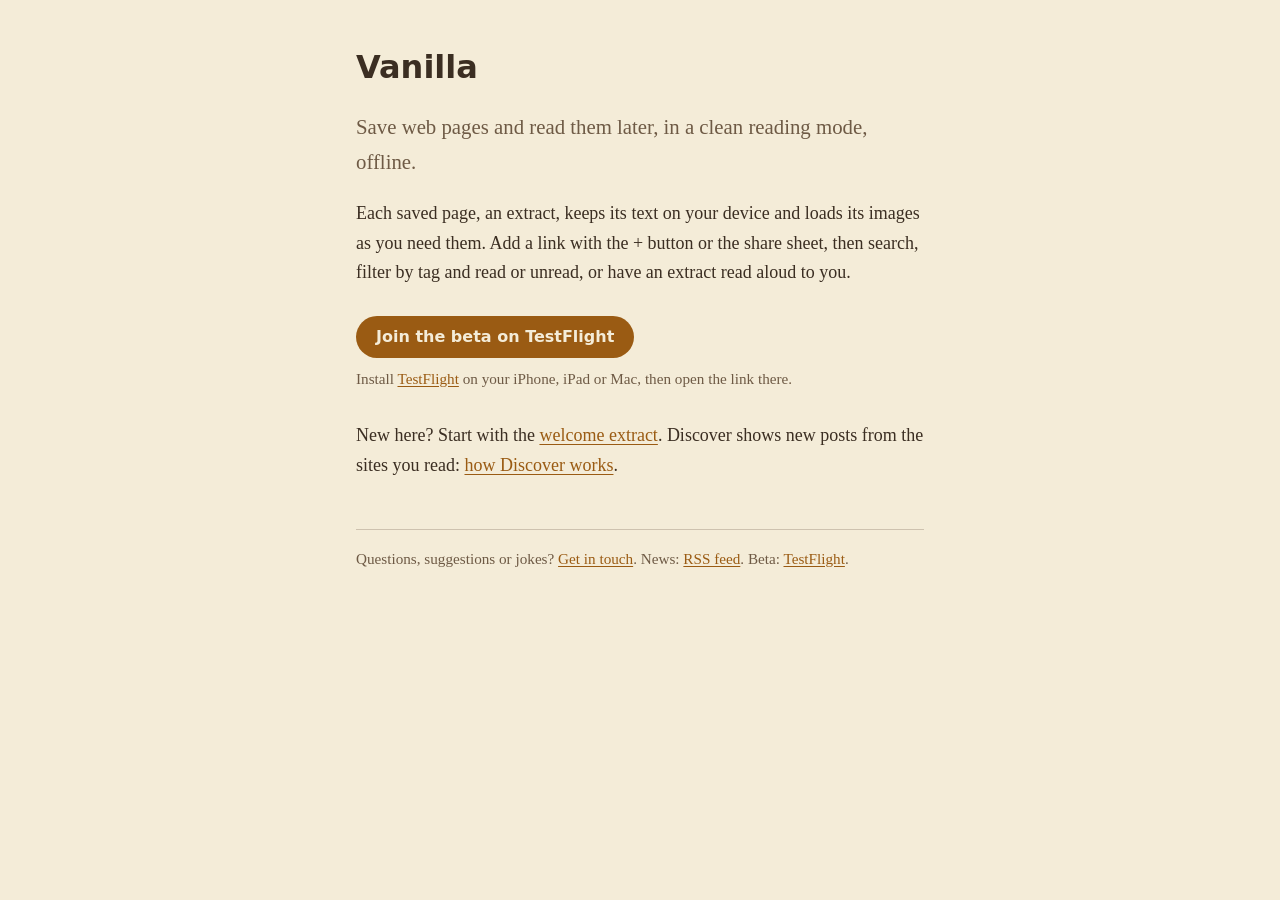
==== index.html @ 3c7371e7 "Link to the TestFlight beta from the home page Claude-Session: https://claude.ai/code/session_0173bP" ====
<!doctype html>
<html lang="en">
<head>
  <meta charset="utf-8">
  <meta name="viewport" content="width=device-width, initial-scale=1">
  <title>Vanilla</title>
  <meta name="description" content="Save web pages and read them later in a clean reading mode, offline.">
  <meta property="og:site_name" content="Vanilla">
  <meta property="og:title" content="Vanilla">
  <meta property="og:description" content="Save web pages and read them later in a clean reading mode, offline.">
  <link rel="canonical" href="https://vanilla.ozbe.dev/">
  <link rel="alternate" type="application/rss+xml" title="Vanilla" href="https://vanilla.ozbe.dev/feed.xml">
  <link rel="icon" href="icon.png" media="(prefers-color-scheme: light)">
  <link rel="icon" href="icon-dark.png" media="(prefers-color-scheme: dark)">
  <link rel="apple-touch-icon" href="icon.png">
  <meta name="theme-color" content="#f4ecd8" media="(prefers-color-scheme: light)">
  <meta name="theme-color" content="#1e1a16" media="(prefers-color-scheme: dark)">
  <link rel="stylesheet" href="style.css?v=2">
</head>
<body>
  <main>
    <h1>Vanilla</h1>
    <p class="lede">Save web pages and read them later, in a clean reading mode, offline.</p>
    <p>Each saved page, an extract, keeps its text on your device and loads its images as you need them. Add a link with the + button or the share sheet, then search, filter by tag and read or unread, or have an extract read aloud to you.</p>
    <p class="beta"><a class="button" href="https://testflight.apple.com/join/QWN2Uxx5">Join the beta on TestFlight</a><br>
    <span class="note">Install <a href="https://apps.apple.com/app/testflight/id899247664">TestFlight</a> on your iPhone, iPad or Mac, then open the link there.</span></p>
    <p>New here? Start with the <a href="welcome/">welcome extract</a>. Discover shows new posts from the sites you read: <a href="discover/">how Discover works</a>.</p>
    <footer>
      Questions, suggestions or jokes? <a href="feedback/">Get in touch</a>. News: <a href="feed.xml">RSS feed</a>. Beta: <a href="https://testflight.apple.com/join/QWN2Uxx5">TestFlight</a>.
    </footer>
  </main>
</body>
</html>
---- style.css ----
:root {
  color-scheme: light dark;
  /* The app's own page (Paper.swift): sepia in light mode, a warm near-black in dark mode. */
  --bg: #f4ecd8;
  --fg: #3b2e22;
  --muted: #6e5a45;
  --link: #9a5b13;
  --rule: rgb(91 70 54 / .25);
}
@media (prefers-color-scheme: dark) {
  :root {
    --bg: #1e1a16;
    --fg: #eae1d3;
    --muted: #b2a694;
    --link: #e0a458;
    --rule: rgb(233 220 200 / .18);
  }
}
* { box-sizing: border-box; }
body {
  margin: 0;
  background: var(--bg);
  color: var(--fg);
  font: 1.125rem/1.65 ui-serif, "New York", Georgia, serif;
  -webkit-text-size-adjust: 100%;
}
main { max-width: 38rem; margin: 0 auto; padding: 3rem 1.25rem 4rem; }
h1 { font: 700 2rem/1.2 ui-sans-serif, -apple-system, system-ui, sans-serif; margin: 0 0 1.5rem; }
p, ul { margin: 0 0 1.25rem; }
li { margin-bottom: .5rem; }
a { color: var(--link); text-underline-offset: .15em; }
.lede { font-size: 1.3rem; color: var(--muted); }
.beta { margin: 1.75rem 0; }
.button { display: inline-block; padding: .6rem 1.25rem; border-radius: 999px; background: var(--link); color: var(--bg); font: 600 1rem/1.4 ui-sans-serif, -apple-system, system-ui, sans-serif; text-decoration: none; }
.note { display: inline-block; margin-top: .5rem; color: var(--muted); font-size: .95rem; }
footer { margin-top: 3rem; padding-top: 1rem; border-top: 1px solid var(--rule); color: var(--muted); font-size: .95rem; }
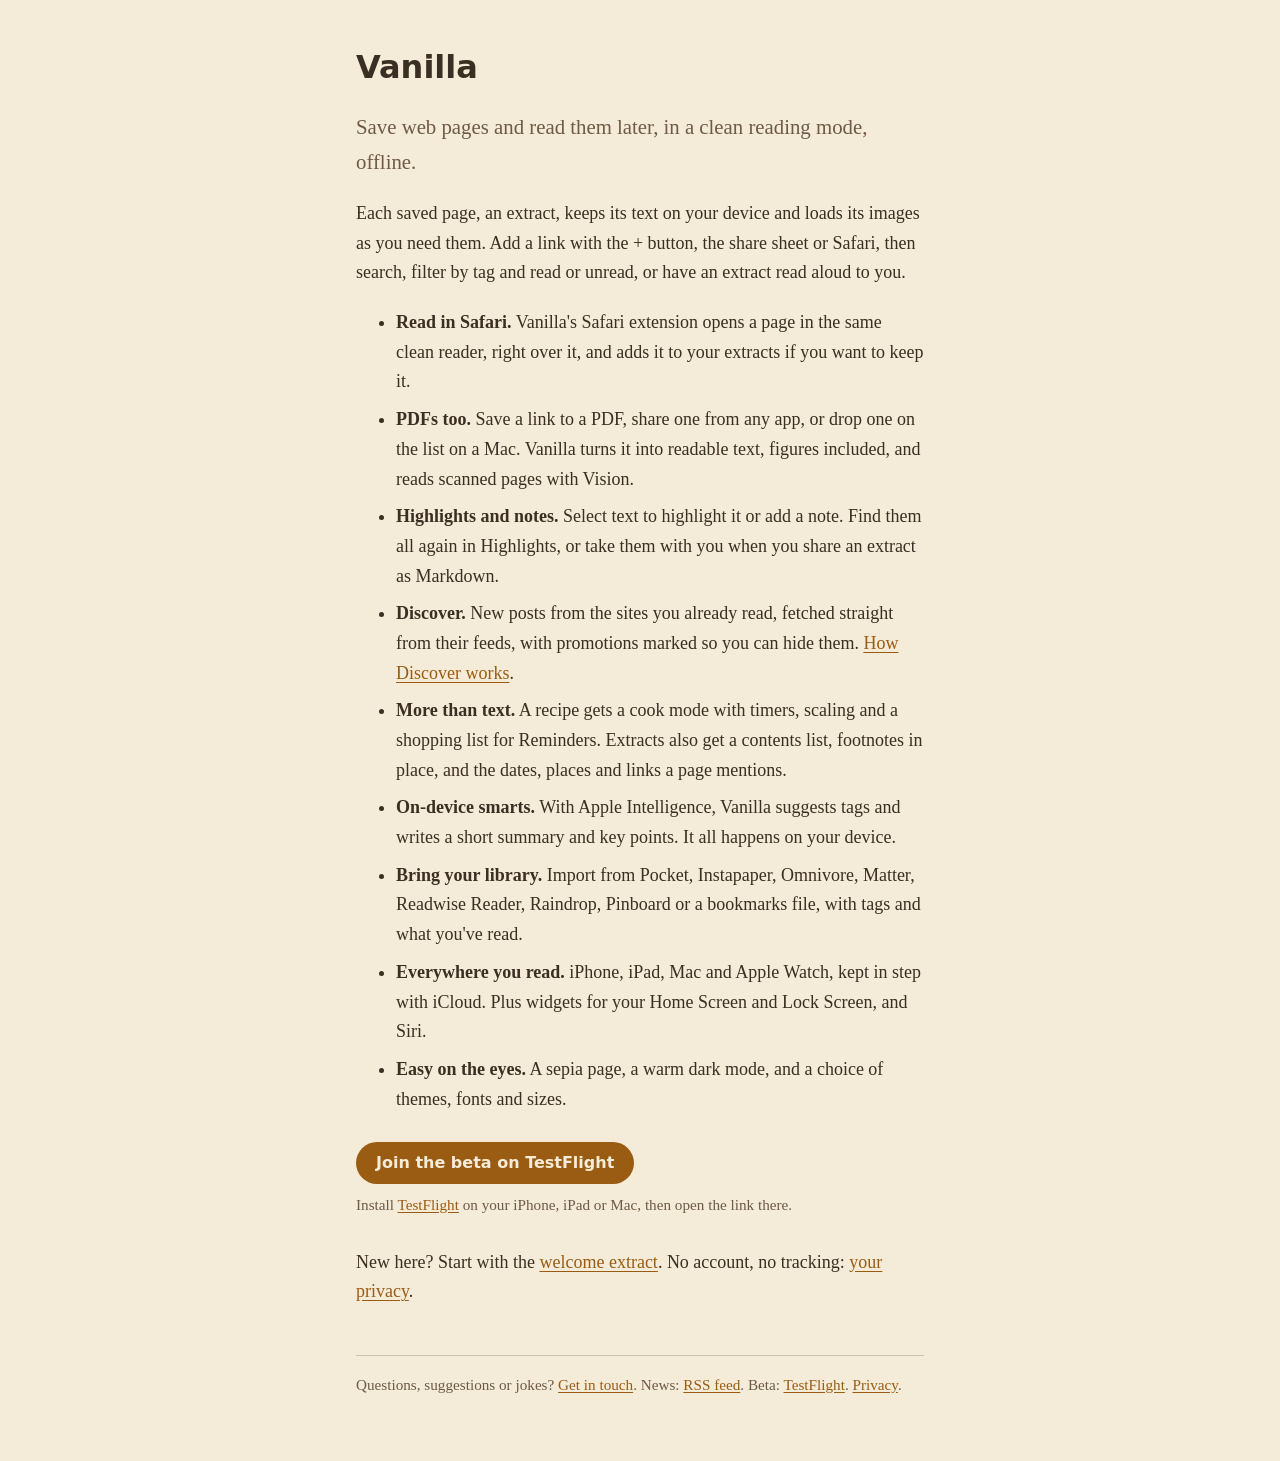
==== commit aed53966: "Home page lists what the app does now, Discover covers promotions and the watch, welcome matches the" ====
--- a/index.html
+++ b/index.html
@@ -21,12 +21,23 @@
   <main>
     <h1>Vanilla</h1>
     <p class="lede">Save web pages and read them later, in a clean reading mode, offline.</p>
-    <p>Each saved page, an extract, keeps its text on your device and loads its images as you need them. Add a link with the + button or the share sheet, then search, filter by tag and read or unread, or have an extract read aloud to you.</p>
+    <p>Each saved page, an extract, keeps its text on your device and loads its images as you need them. Add a link with the + button, the share sheet or Safari, then search, filter by tag and read or unread, or have an extract read aloud to you.</p>
+    <ul>
+      <li><strong>Read in Safari.</strong> Vanilla's Safari extension opens a page in the same clean reader, right over it, and adds it to your extracts if you want to keep it.</li>
+      <li><strong>PDFs too.</strong> Save a link to a PDF, share one from any app, or drop one on the list on a Mac. Vanilla turns it into readable text, figures included, and reads scanned pages with Vision.</li>
+      <li><strong>Highlights and notes.</strong> Select text to highlight it or add a note. Find them all again in Highlights, or take them with you when you share an extract as Markdown.</li>
+      <li><strong>Discover.</strong> New posts from the sites you already read, fetched straight from their feeds, with promotions marked so you can hide them. <a href="discover/">How Discover works</a>.</li>
+      <li><strong>More than text.</strong> A recipe gets a cook mode with timers, scaling and a shopping list for Reminders. Extracts also get a contents list, footnotes in place, and the dates, places and links a page mentions.</li>
+      <li><strong>On-device smarts.</strong> With Apple Intelligence, Vanilla suggests tags and writes a short summary and key points. It all happens on your device.</li>
+      <li><strong>Bring your library.</strong> Import from Pocket, Instapaper, Omnivore, Matter, Readwise Reader, Raindrop, Pinboard or a bookmarks file, with tags and what you've read.</li>
+      <li><strong>Everywhere you read.</strong> iPhone, iPad, Mac and Apple Watch, kept in step with iCloud. Plus widgets for your Home Screen and Lock Screen, and Siri.</li>
+      <li><strong>Easy on the eyes.</strong> A sepia page, a warm dark mode, and a choice of themes, fonts and sizes.</li>
+    </ul>
     <p class="beta"><a class="button" href="https://testflight.apple.com/join/QWN2Uxx5">Join the beta on TestFlight</a><br>
     <span class="note">Install <a href="https://apps.apple.com/app/testflight/id899247664">TestFlight</a> on your iPhone, iPad or Mac, then open the link there.</span></p>
-    <p>New here? Start with the <a href="welcome/">welcome extract</a>. Discover shows new posts from the sites you read: <a href="discover/">how Discover works</a>.</p>
+    <p>New here? Start with the <a href="welcome/">welcome extract</a>. No account, no tracking: <a href="privacy/">your privacy</a>.</p>
     <footer>
-      Questions, suggestions or jokes? <a href="feedback/">Get in touch</a>. News: <a href="feed.xml">RSS feed</a>. Beta: <a href="https://testflight.apple.com/join/QWN2Uxx5">TestFlight</a>.
+      Questions, suggestions or jokes? <a href="feedback/">Get in touch</a>. News: <a href="feed.xml">RSS feed</a>. Beta: <a href="https://testflight.apple.com/join/QWN2Uxx5">TestFlight</a>. <a href="privacy/">Privacy</a>.
     </footer>
   </main>
 </body>
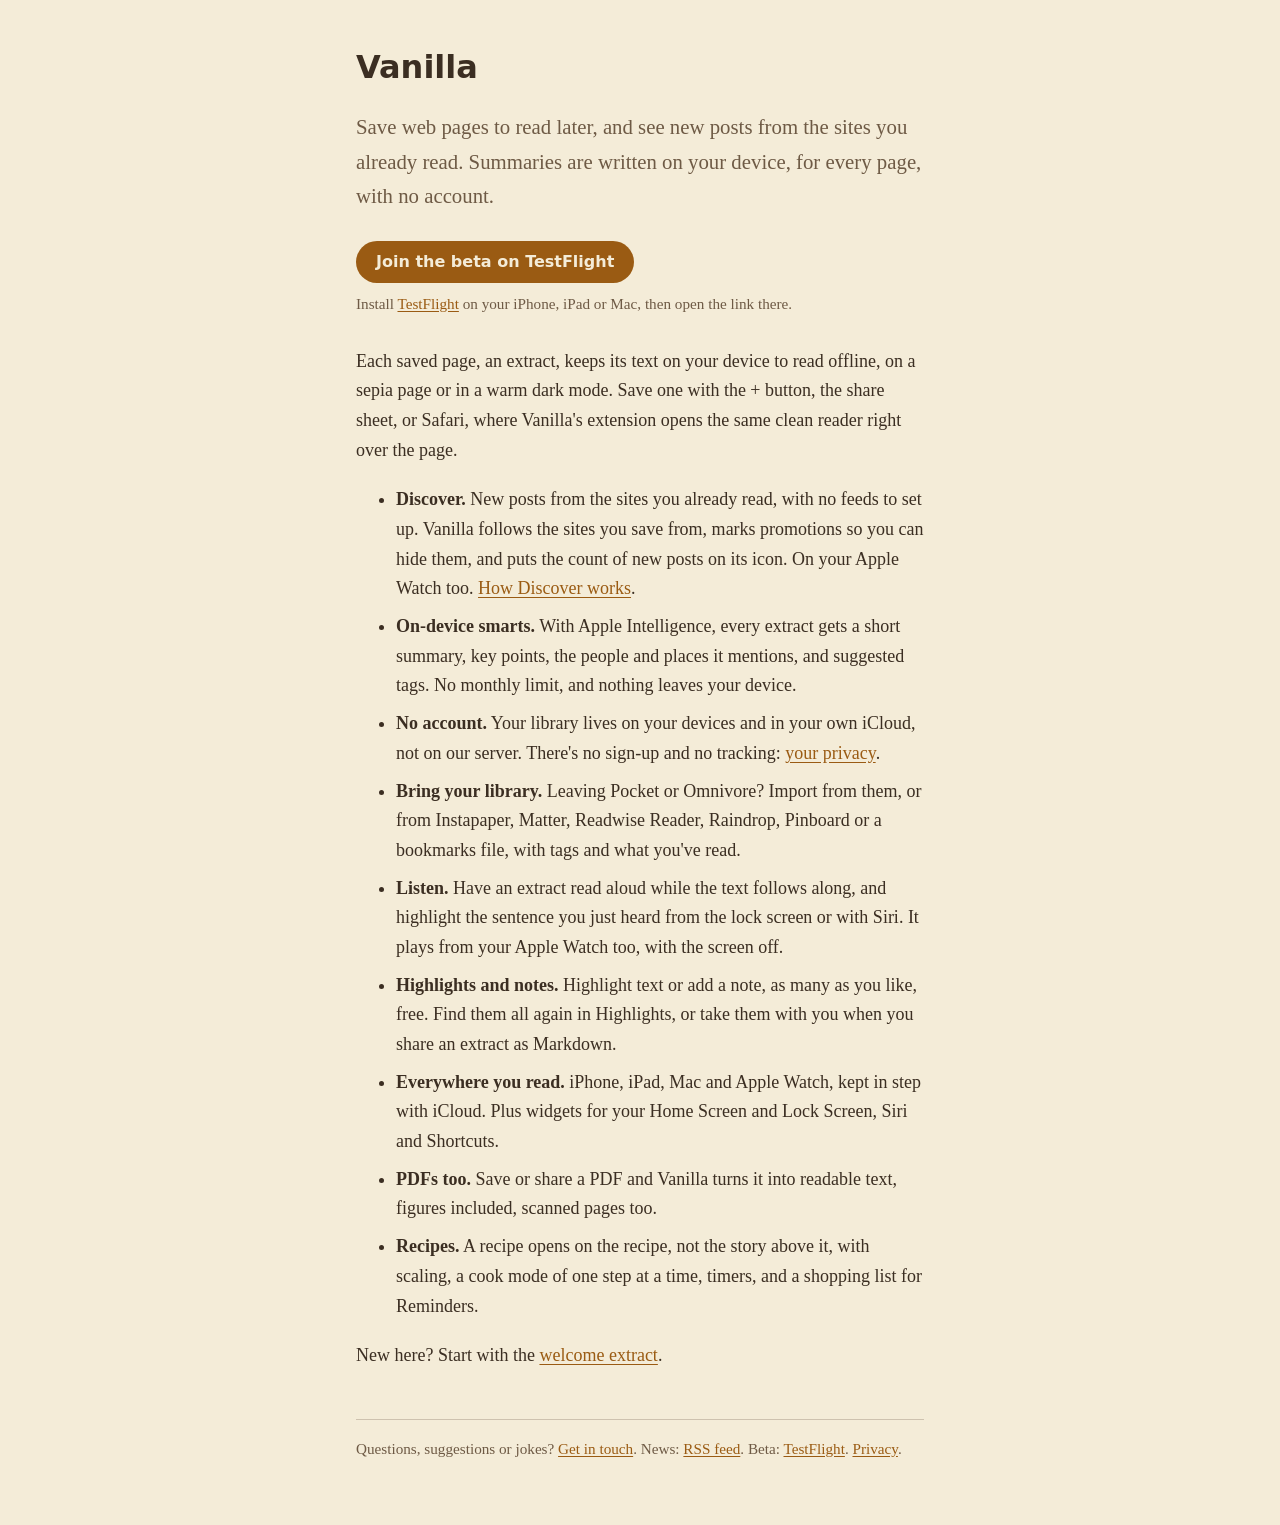
==== commit 5c543003: "Home page leads with Discover, on-device AI and no account; Listen and recipes get their own lines, " ====
--- a/index.html
+++ b/index.html
@@ -4,10 +4,10 @@
   <meta charset="utf-8">
   <meta name="viewport" content="width=device-width, initial-scale=1">
   <title>Vanilla</title>
-  <meta name="description" content="Save web pages and read them later in a clean reading mode, offline.">
+  <meta name="description" content="A read-later app that finds new posts from the sites you already read, with AI that stays on your device. No account.">
   <meta property="og:site_name" content="Vanilla">
   <meta property="og:title" content="Vanilla">
-  <meta property="og:description" content="Save web pages and read them later in a clean reading mode, offline.">
+  <meta property="og:description" content="A read-later app that finds new posts from the sites you already read, with AI that stays on your device. No account.">
   <link rel="canonical" href="https://vanilla.ozbe.dev/">
   <link rel="alternate" type="application/rss+xml" title="Vanilla" href="https://vanilla.ozbe.dev/feed.xml">
   <link rel="icon" href="icon.png" media="(prefers-color-scheme: light)">
@@ -20,22 +20,22 @@
 <body>
   <main>
     <h1>Vanilla</h1>
-    <p class="lede">Save web pages and read them later, in a clean reading mode, offline.</p>
-    <p>Each saved page, an extract, keeps its text on your device and loads its images as you need them. Add a link with the + button, the share sheet or Safari, then search, filter by tag and read or unread, or have an extract read aloud to you.</p>
-    <ul>
-      <li><strong>Read in Safari.</strong> Vanilla's Safari extension opens a page in the same clean reader, right over it, and adds it to your extracts if you want to keep it.</li>
-      <li><strong>PDFs too.</strong> Save a link to a PDF, share one from any app, or drop one on the list on a Mac. Vanilla turns it into readable text, figures included, and reads scanned pages with Vision.</li>
-      <li><strong>Highlights and notes.</strong> Select text to highlight it or add a note. Find them all again in Highlights, or take them with you when you share an extract as Markdown.</li>
-      <li><strong>Discover.</strong> New posts from the sites you already read, fetched straight from their feeds, with promotions marked so you can hide them. <a href="discover/">How Discover works</a>.</li>
-      <li><strong>More than text.</strong> A recipe gets a cook mode with timers, scaling and a shopping list for Reminders. Extracts also get a contents list, footnotes in place, and the dates, places and links a page mentions.</li>
-      <li><strong>On-device smarts.</strong> With Apple Intelligence, Vanilla suggests tags and writes a short summary and key points. It all happens on your device.</li>
-      <li><strong>Bring your library.</strong> Import from Pocket, Instapaper, Omnivore, Matter, Readwise Reader, Raindrop, Pinboard or a bookmarks file, with tags and what you've read.</li>
-      <li><strong>Everywhere you read.</strong> iPhone, iPad, Mac and Apple Watch, kept in step with iCloud. Plus widgets for your Home Screen and Lock Screen, and Siri.</li>
-      <li><strong>Easy on the eyes.</strong> A sepia page, a warm dark mode, and a choice of themes, fonts and sizes.</li>
-    </ul>
+    <p class="lede">Save web pages to read later, and see new posts from the sites you already read. Summaries are written on your device, for every page, with no account.</p>
     <p class="beta"><a class="button" href="https://testflight.apple.com/join/QWN2Uxx5">Join the beta on TestFlight</a><br>
     <span class="note">Install <a href="https://apps.apple.com/app/testflight/id899247664">TestFlight</a> on your iPhone, iPad or Mac, then open the link there.</span></p>
-    <p>New here? Start with the <a href="welcome/">welcome extract</a>. No account, no tracking: <a href="privacy/">your privacy</a>.</p>
+    <p>Each saved page, an extract, keeps its text on your device to read offline, on a sepia page or in a warm dark mode. Save one with the + button, the share sheet, or Safari, where Vanilla's extension opens the same clean reader right over the page.</p>
+    <ul>
+      <li><strong>Discover.</strong> New posts from the sites you already read, with no feeds to set up. Vanilla follows the sites you save from, marks promotions so you can hide them, and puts the count of new posts on its icon. On your Apple Watch too. <a href="discover/">How Discover works</a>.</li>
+      <li><strong>On-device smarts.</strong> With Apple Intelligence, every extract gets a short summary, key points, the people and places it mentions, and suggested tags. No monthly limit, and nothing leaves your device.</li>
+      <li><strong>No account.</strong> Your library lives on your devices and in your own iCloud, not on our server. There's no sign-up and no tracking: <a href="privacy/">your privacy</a>.</li>
+      <li><strong>Bring your library.</strong> Leaving Pocket or Omnivore? Import from them, or from Instapaper, Matter, Readwise Reader, Raindrop, Pinboard or a bookmarks file, with tags and what you've read.</li>
+      <li><strong>Listen.</strong> Have an extract read aloud while the text follows along, and highlight the sentence you just heard from the lock screen or with Siri. It plays from your Apple Watch too, with the screen off.</li>
+      <li><strong>Highlights and notes.</strong> Highlight text or add a note, as many as you like, free. Find them all again in Highlights, or take them with you when you share an extract as Markdown.</li>
+      <li><strong>Everywhere you read.</strong> iPhone, iPad, Mac and Apple Watch, kept in step with iCloud. Plus widgets for your Home Screen and Lock Screen, Siri and Shortcuts.</li>
+      <li><strong>PDFs too.</strong> Save or share a PDF and Vanilla turns it into readable text, figures included, scanned pages too.</li>
+      <li><strong>Recipes.</strong> A recipe opens on the recipe, not the story above it, with scaling, a cook mode of one step at a time, timers, and a shopping list for Reminders.</li>
+    </ul>
+    <p>New here? Start with the <a href="welcome/">welcome extract</a>.</p>
     <footer>
       Questions, suggestions or jokes? <a href="feedback/">Get in touch</a>. News: <a href="feed.xml">RSS feed</a>. Beta: <a href="https://testflight.apple.com/join/QWN2Uxx5">TestFlight</a>. <a href="privacy/">Privacy</a>.
     </footer>
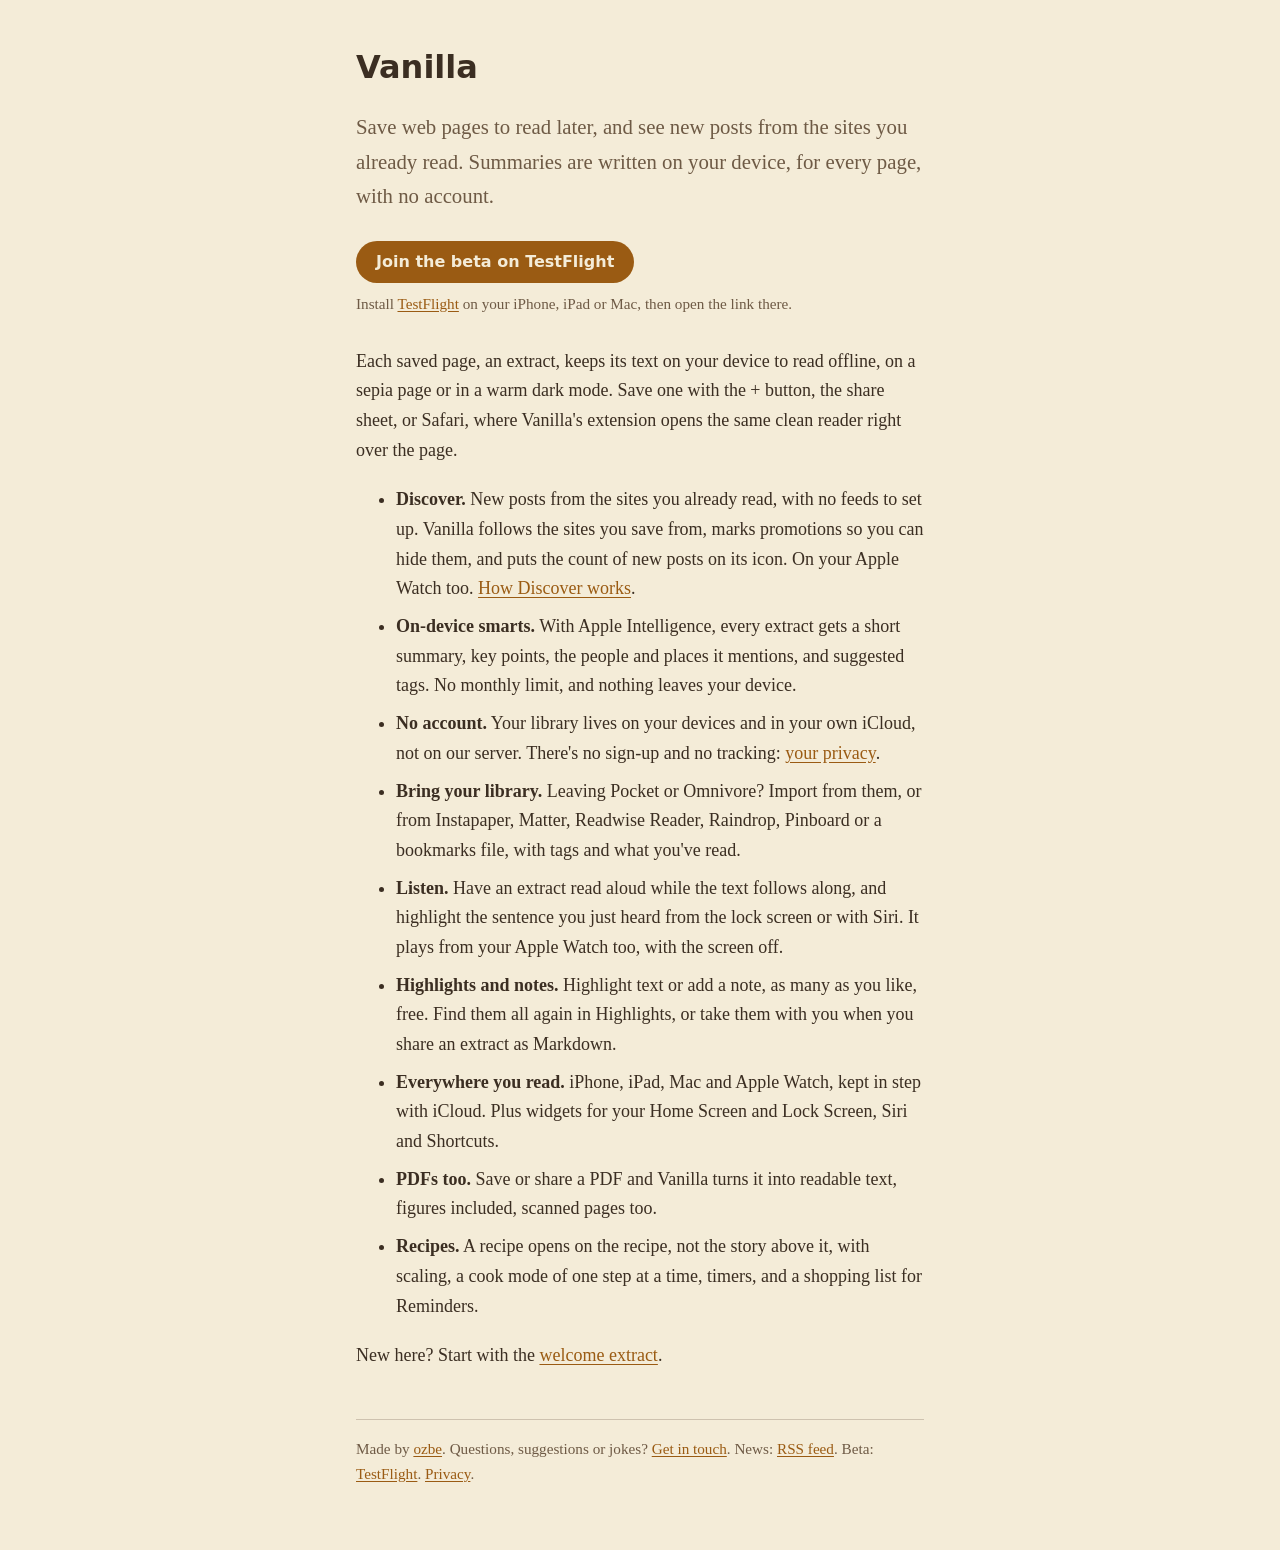
==== commit 3e777a70: "Footer links to ozbe.dev: Made by ozbe, on every page Claude-Session: https://claude.ai/code/session" ====
--- a/index.html
+++ b/index.html
@@ -37,7 +37,7 @@
     </ul>
     <p>New here? Start with the <a href="welcome/">welcome extract</a>.</p>
     <footer>
-      Questions, suggestions or jokes? <a href="feedback/">Get in touch</a>. News: <a href="feed.xml">RSS feed</a>. Beta: <a href="https://testflight.apple.com/join/QWN2Uxx5">TestFlight</a>. <a href="privacy/">Privacy</a>.
+      Made by <a href="https://ozbe.dev/" rel="author">ozbe</a>. Questions, suggestions or jokes? <a href="feedback/">Get in touch</a>. News: <a href="feed.xml">RSS feed</a>. Beta: <a href="https://testflight.apple.com/join/QWN2Uxx5">TestFlight</a>. <a href="privacy/">Privacy</a>.
     </footer>
   </main>
 </body>
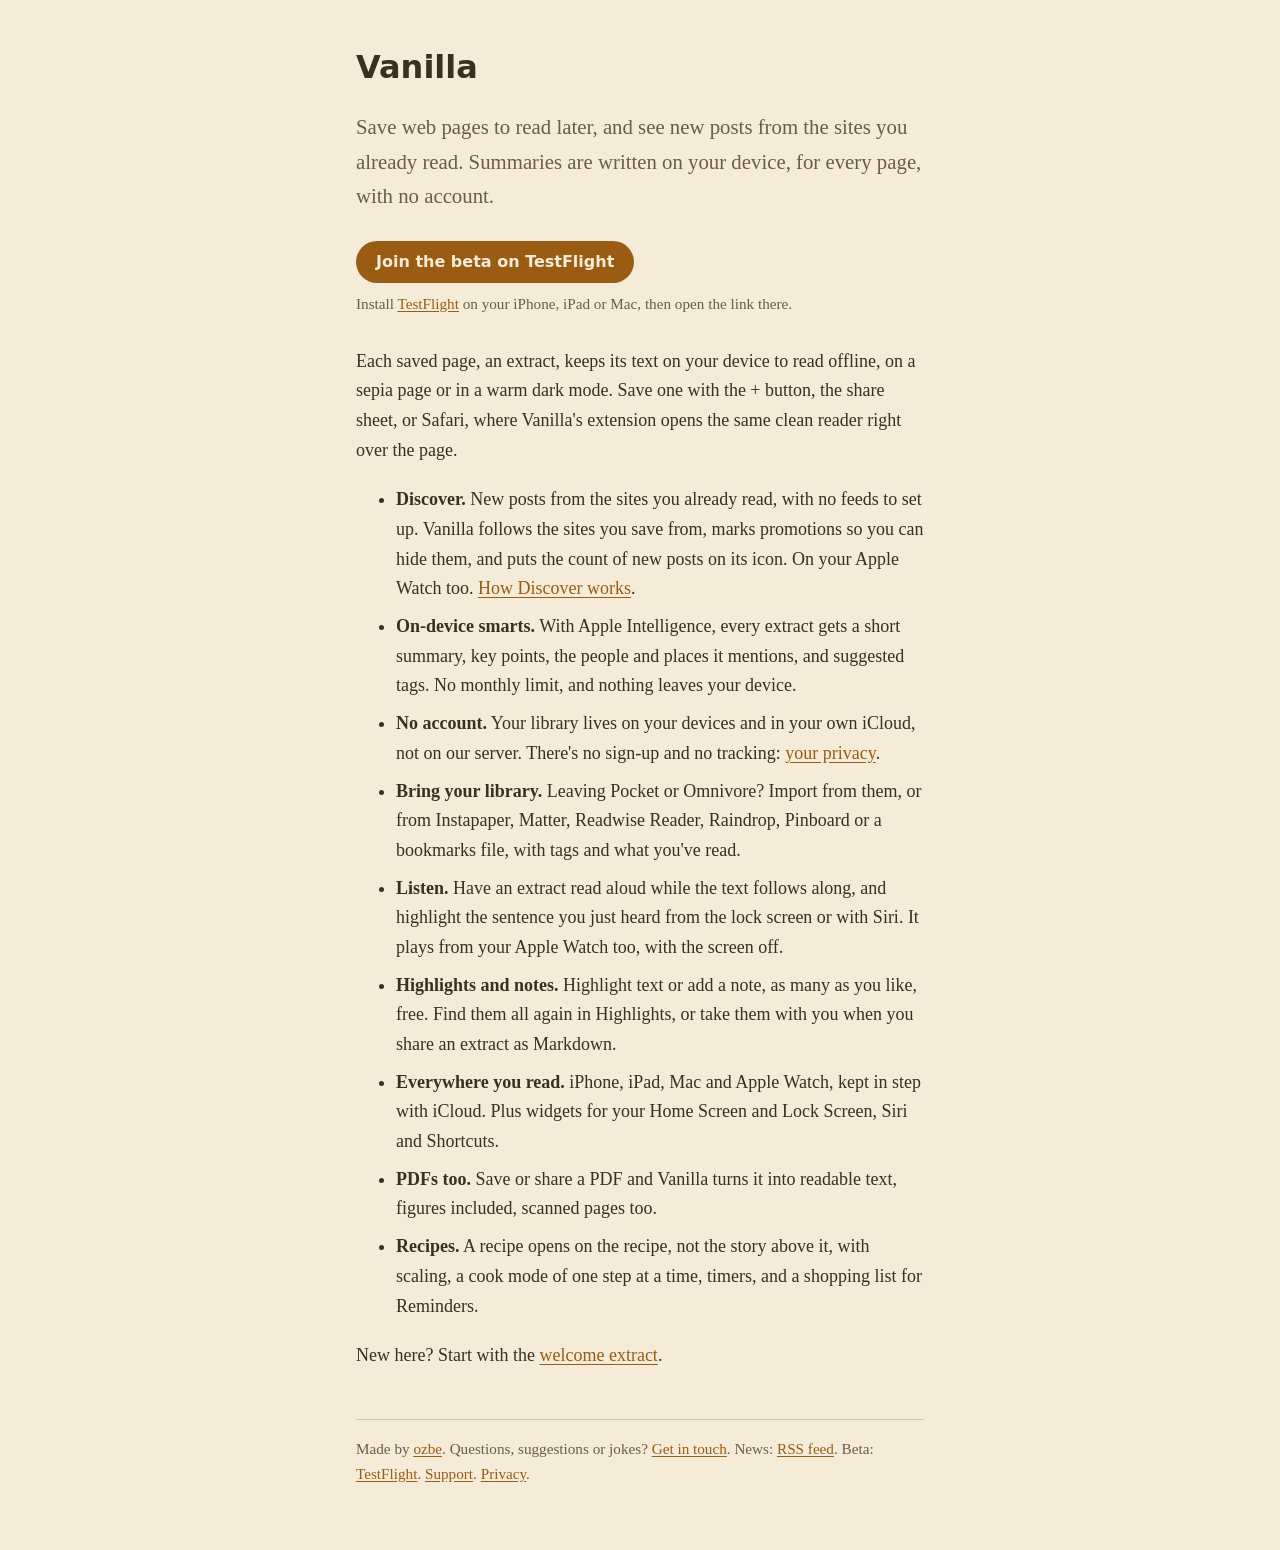
==== commit 433974e5: "A support page (getting started, sync, Apple Intelligence, the Safari extension, Translate, pages re" ====
--- a/index.html
+++ b/index.html
@@ -37,7 +37,7 @@
     </ul>
     <p>New here? Start with the <a href="welcome/">welcome extract</a>.</p>
     <footer>
-      Made by <a href="https://ozbe.dev/" rel="author">ozbe</a>. Questions, suggestions or jokes? <a href="feedback/">Get in touch</a>. News: <a href="feed.xml">RSS feed</a>. Beta: <a href="https://testflight.apple.com/join/QWN2Uxx5">TestFlight</a>. <a href="privacy/">Privacy</a>.
+      Made by <a href="https://ozbe.dev/" rel="author">ozbe</a>. Questions, suggestions or jokes? <a href="feedback/">Get in touch</a>. News: <a href="feed.xml">RSS feed</a>. Beta: <a href="https://testflight.apple.com/join/QWN2Uxx5">TestFlight</a>. <a href="support/">Support</a>. <a href="privacy/">Privacy</a>.
     </footer>
   </main>
 </body>
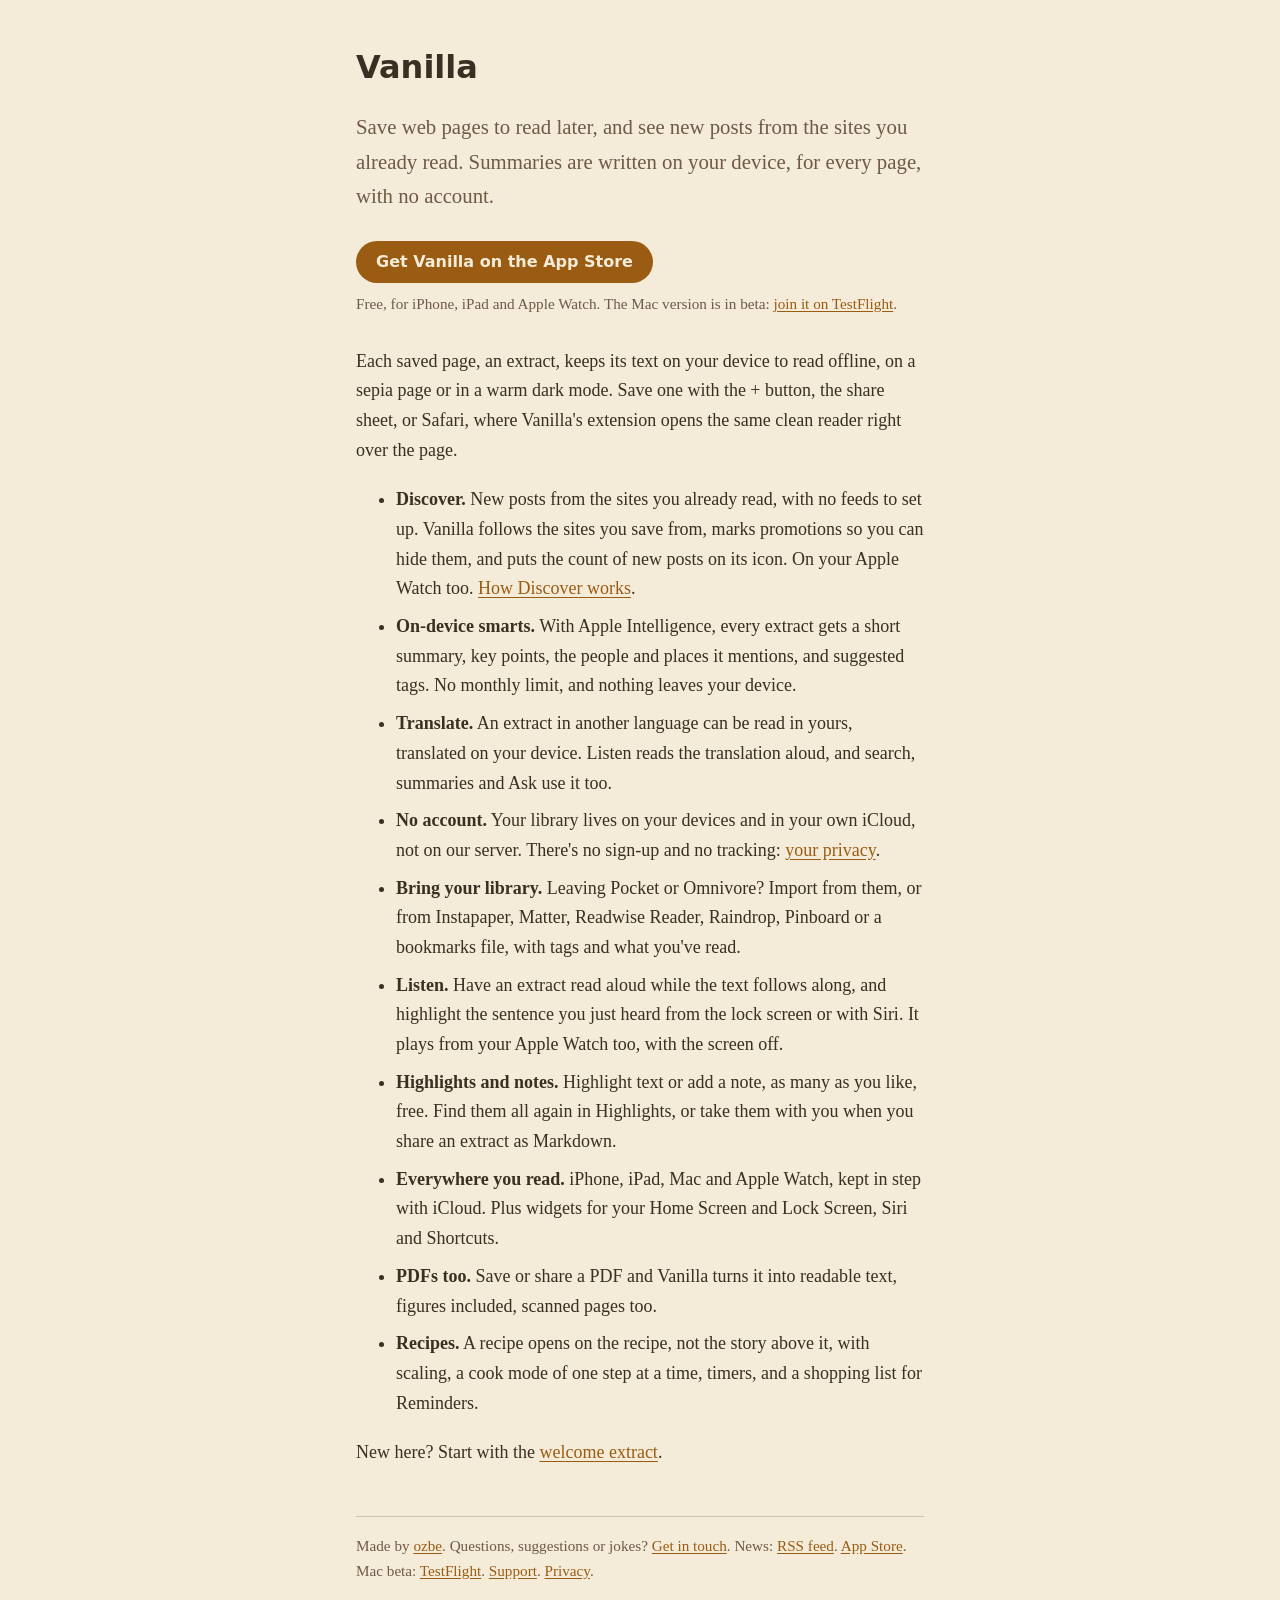
==== commit 27506a1d: "Home page: Get Vanilla on the App Store, the Mac version's beta on TestFlight, and Safari's App Stor" ====
--- a/index.html
+++ b/index.html
@@ -13,6 +13,7 @@
   <link rel="icon" href="icon.png" media="(prefers-color-scheme: light)">
   <link rel="icon" href="icon-dark.png" media="(prefers-color-scheme: dark)">
   <link rel="apple-touch-icon" href="icon.png">
+  <meta name="apple-itunes-app" content="app-id=6825308477">
   <meta name="theme-color" content="#f4ecd8" media="(prefers-color-scheme: light)">
   <meta name="theme-color" content="#1e1a16" media="(prefers-color-scheme: dark)">
   <link rel="stylesheet" href="style.css?v=2">
@@ -21,12 +22,13 @@
   <main>
     <h1>Vanilla</h1>
     <p class="lede">Save web pages to read later, and see new posts from the sites you already read. Summaries are written on your device, for every page, with no account.</p>
-    <p class="beta"><a class="button" href="https://testflight.apple.com/join/QWN2Uxx5">Join the beta on TestFlight</a><br>
-    <span class="note">Install <a href="https://apps.apple.com/app/testflight/id899247664">TestFlight</a> on your iPhone, iPad or Mac, then open the link there.</span></p>
+    <p class="beta"><a class="button" href="https://apps.apple.com/app/id6825308477">Get Vanilla on the App Store</a><br>
+    <span class="note">Free, for iPhone, iPad and Apple Watch. The Mac version is in beta: <a href="https://testflight.apple.com/join/QWN2Uxx5">join it on TestFlight</a>.</span></p>
     <p>Each saved page, an extract, keeps its text on your device to read offline, on a sepia page or in a warm dark mode. Save one with the + button, the share sheet, or Safari, where Vanilla's extension opens the same clean reader right over the page.</p>
     <ul>
       <li><strong>Discover.</strong> New posts from the sites you already read, with no feeds to set up. Vanilla follows the sites you save from, marks promotions so you can hide them, and puts the count of new posts on its icon. On your Apple Watch too. <a href="discover/">How Discover works</a>.</li>
       <li><strong>On-device smarts.</strong> With Apple Intelligence, every extract gets a short summary, key points, the people and places it mentions, and suggested tags. No monthly limit, and nothing leaves your device.</li>
+      <li><strong>Translate.</strong> An extract in another language can be read in yours, translated on your device. Listen reads the translation aloud, and search, summaries and Ask use it too.</li>
       <li><strong>No account.</strong> Your library lives on your devices and in your own iCloud, not on our server. There's no sign-up and no tracking: <a href="privacy/">your privacy</a>.</li>
       <li><strong>Bring your library.</strong> Leaving Pocket or Omnivore? Import from them, or from Instapaper, Matter, Readwise Reader, Raindrop, Pinboard or a bookmarks file, with tags and what you've read.</li>
       <li><strong>Listen.</strong> Have an extract read aloud while the text follows along, and highlight the sentence you just heard from the lock screen or with Siri. It plays from your Apple Watch too, with the screen off.</li>
@@ -37,7 +39,7 @@
     </ul>
     <p>New here? Start with the <a href="welcome/">welcome extract</a>.</p>
     <footer>
-      Made by <a href="https://ozbe.dev/" rel="author">ozbe</a>. Questions, suggestions or jokes? <a href="feedback/">Get in touch</a>. News: <a href="feed.xml">RSS feed</a>. Beta: <a href="https://testflight.apple.com/join/QWN2Uxx5">TestFlight</a>. <a href="support/">Support</a>. <a href="privacy/">Privacy</a>.
+      Made by <a href="https://ozbe.dev/" rel="author">ozbe</a>. Questions, suggestions or jokes? <a href="feedback/">Get in touch</a>. News: <a href="feed.xml">RSS feed</a>. <a href="https://apps.apple.com/app/id6825308477">App Store</a>. Mac beta: <a href="https://testflight.apple.com/join/QWN2Uxx5">TestFlight</a>. <a href="support/">Support</a>. <a href="privacy/">Privacy</a>.
     </footer>
   </main>
 </body>
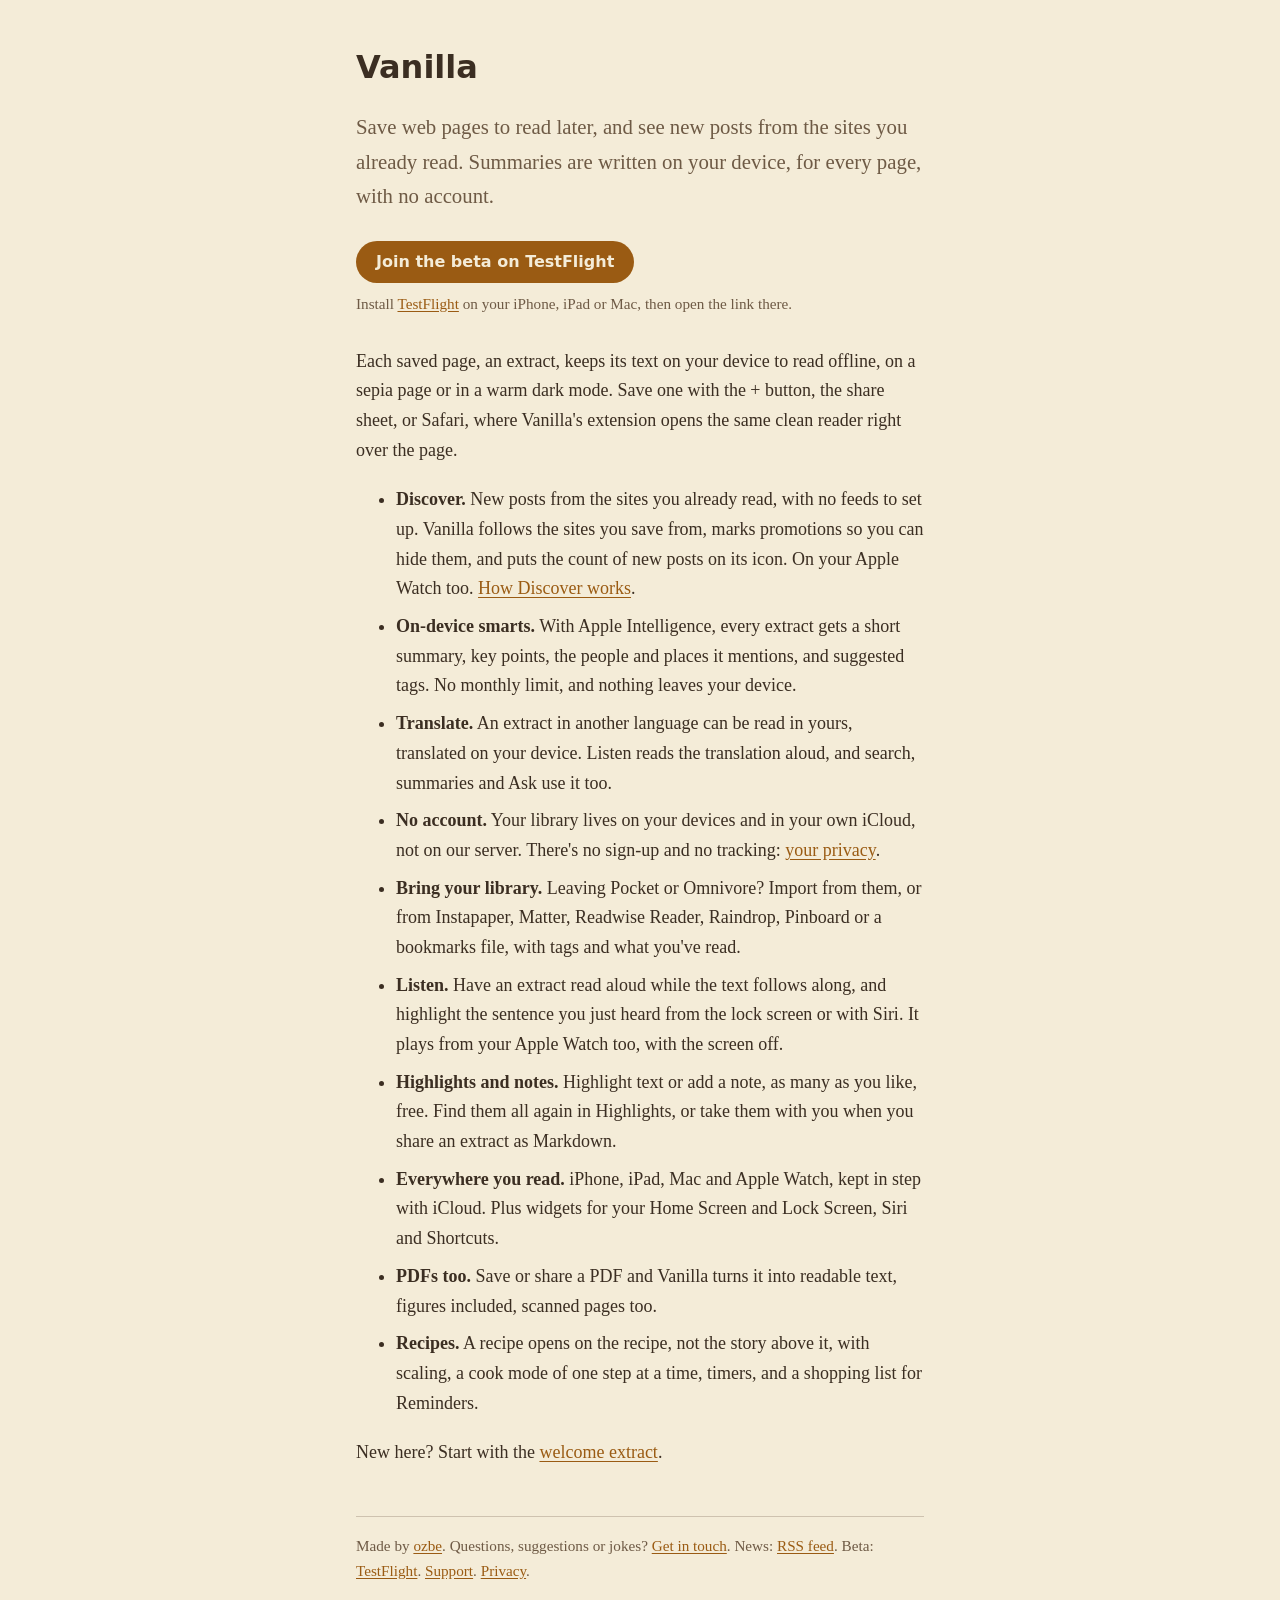
==== commit b1dfa529: "Translate on the home page; Add Site, as the app now calls it, not Add Feed Claude-Session: https://" ====
--- a/index.html
+++ b/index.html
@@ -13,7 +13,6 @@
   <link rel="icon" href="icon.png" media="(prefers-color-scheme: light)">
   <link rel="icon" href="icon-dark.png" media="(prefers-color-scheme: dark)">
   <link rel="apple-touch-icon" href="icon.png">
-  <meta name="apple-itunes-app" content="app-id=6825308477">
   <meta name="theme-color" content="#f4ecd8" media="(prefers-color-scheme: light)">
   <meta name="theme-color" content="#1e1a16" media="(prefers-color-scheme: dark)">
   <link rel="stylesheet" href="style.css?v=2">
@@ -22,8 +21,8 @@
   <main>
     <h1>Vanilla</h1>
     <p class="lede">Save web pages to read later, and see new posts from the sites you already read. Summaries are written on your device, for every page, with no account.</p>
-    <p class="beta"><a class="button" href="https://apps.apple.com/app/id6825308477">Get Vanilla on the App Store</a><br>
-    <span class="note">Free, for iPhone, iPad and Apple Watch. The Mac version is in beta: <a href="https://testflight.apple.com/join/QWN2Uxx5">join it on TestFlight</a>.</span></p>
+    <p class="beta"><a class="button" href="https://testflight.apple.com/join/QWN2Uxx5">Join the beta on TestFlight</a><br>
+    <span class="note">Install <a href="https://apps.apple.com/app/testflight/id899247664">TestFlight</a> on your iPhone, iPad or Mac, then open the link there.</span></p>
     <p>Each saved page, an extract, keeps its text on your device to read offline, on a sepia page or in a warm dark mode. Save one with the + button, the share sheet, or Safari, where Vanilla's extension opens the same clean reader right over the page.</p>
     <ul>
       <li><strong>Discover.</strong> New posts from the sites you already read, with no feeds to set up. Vanilla follows the sites you save from, marks promotions so you can hide them, and puts the count of new posts on its icon. On your Apple Watch too. <a href="discover/">How Discover works</a>.</li>
@@ -39,7 +38,7 @@
     </ul>
     <p>New here? Start with the <a href="welcome/">welcome extract</a>.</p>
     <footer>
-      Made by <a href="https://ozbe.dev/" rel="author">ozbe</a>. Questions, suggestions or jokes? <a href="feedback/">Get in touch</a>. News: <a href="feed.xml">RSS feed</a>. <a href="https://apps.apple.com/app/id6825308477">App Store</a>. Mac beta: <a href="https://testflight.apple.com/join/QWN2Uxx5">TestFlight</a>. <a href="support/">Support</a>. <a href="privacy/">Privacy</a>.
+      Made by <a href="https://ozbe.dev/" rel="author">ozbe</a>. Questions, suggestions or jokes? <a href="feedback/">Get in touch</a>. News: <a href="feed.xml">RSS feed</a>. Beta: <a href="https://testflight.apple.com/join/QWN2Uxx5">TestFlight</a>. <a href="support/">Support</a>. <a href="privacy/">Privacy</a>.
     </footer>
   </main>
 </body>
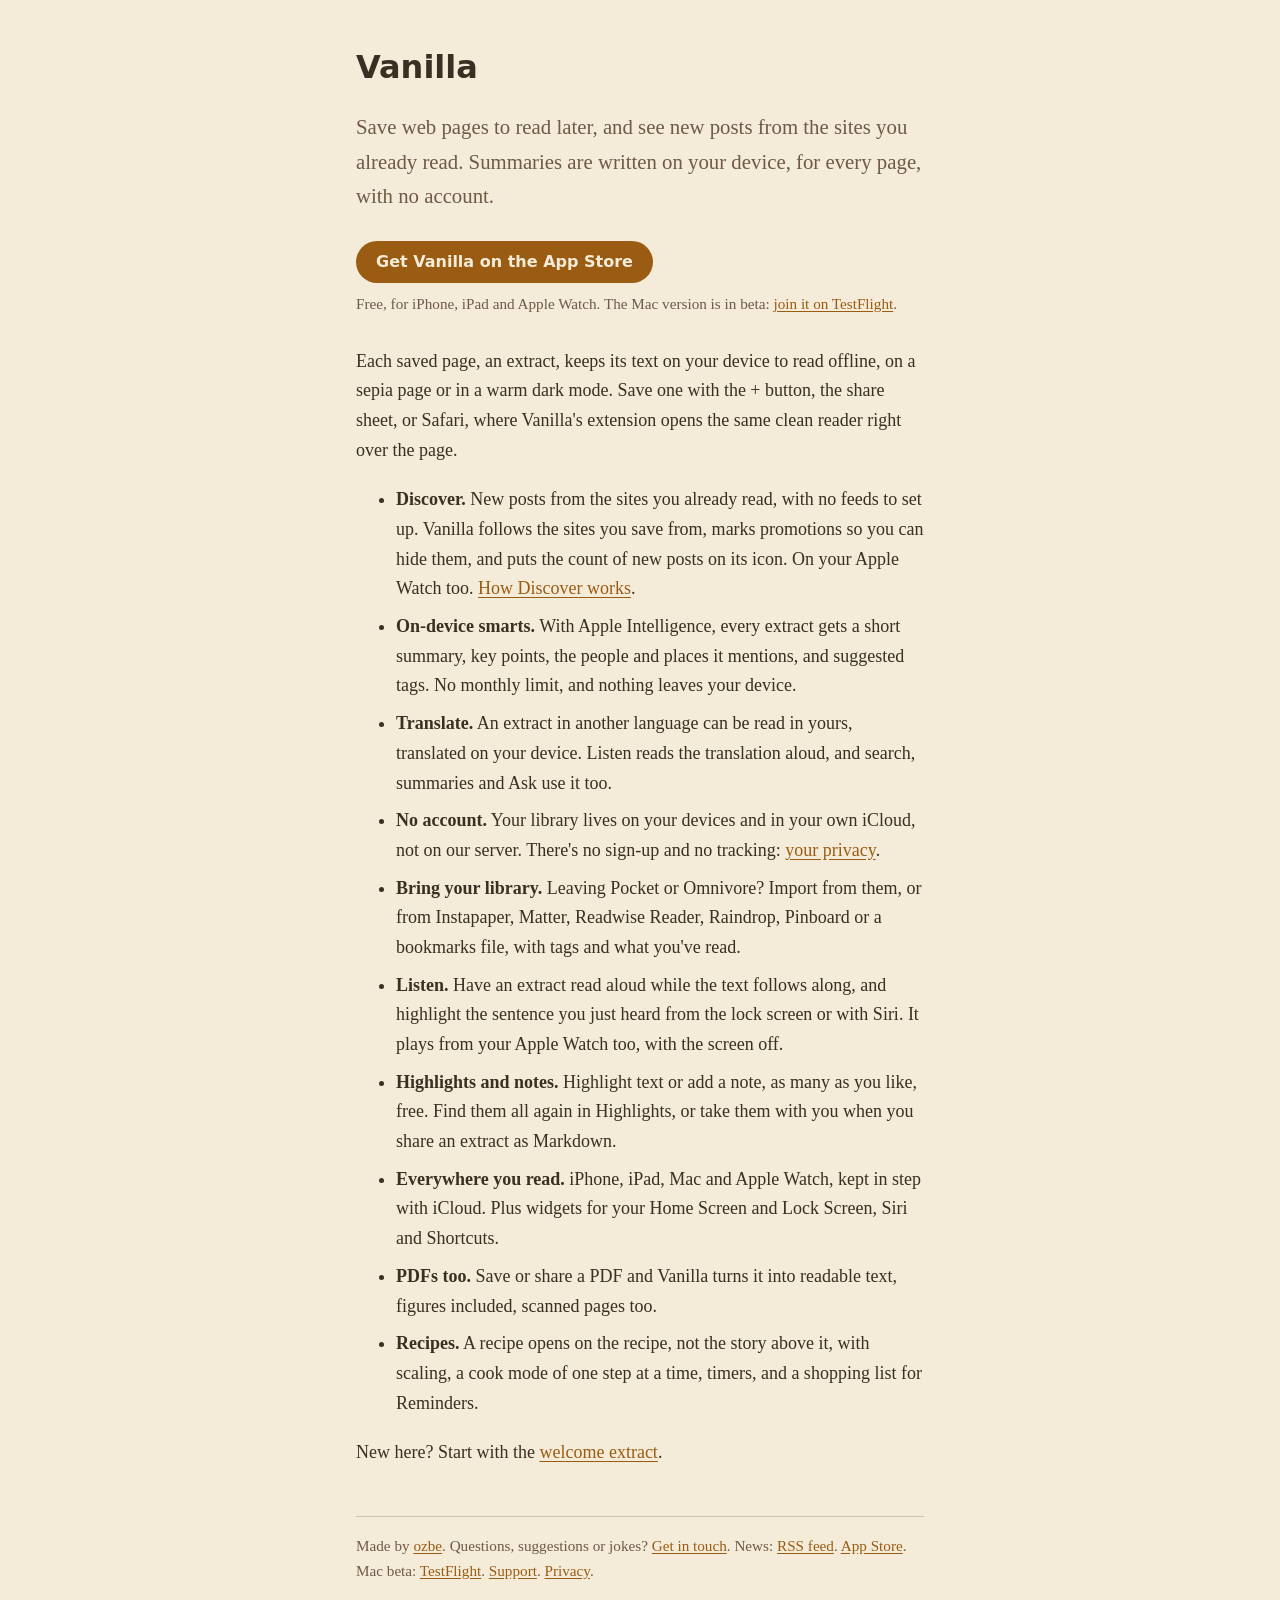
==== commit 0aca7261: "Merge pull request #1 from ozbe/app-store-release" ====
--- a/index.html
+++ b/index.html
@@ -13,6 +13,7 @@
   <link rel="icon" href="icon.png" media="(prefers-color-scheme: light)">
   <link rel="icon" href="icon-dark.png" media="(prefers-color-scheme: dark)">
   <link rel="apple-touch-icon" href="icon.png">
+  <meta name="apple-itunes-app" content="app-id=6825308477">
   <meta name="theme-color" content="#f4ecd8" media="(prefers-color-scheme: light)">
   <meta name="theme-color" content="#1e1a16" media="(prefers-color-scheme: dark)">
   <link rel="stylesheet" href="style.css?v=2">
@@ -21,8 +22,8 @@
   <main>
     <h1>Vanilla</h1>
     <p class="lede">Save web pages to read later, and see new posts from the sites you already read. Summaries are written on your device, for every page, with no account.</p>
-    <p class="beta"><a class="button" href="https://testflight.apple.com/join/QWN2Uxx5">Join the beta on TestFlight</a><br>
-    <span class="note">Install <a href="https://apps.apple.com/app/testflight/id899247664">TestFlight</a> on your iPhone, iPad or Mac, then open the link there.</span></p>
+    <p class="beta"><a class="button" href="https://apps.apple.com/app/id6825308477">Get Vanilla on the App Store</a><br>
+    <span class="note">Free, for iPhone, iPad and Apple Watch. The Mac version is in beta: <a href="https://testflight.apple.com/join/QWN2Uxx5">join it on TestFlight</a>.</span></p>
     <p>Each saved page, an extract, keeps its text on your device to read offline, on a sepia page or in a warm dark mode. Save one with the + button, the share sheet, or Safari, where Vanilla's extension opens the same clean reader right over the page.</p>
     <ul>
       <li><strong>Discover.</strong> New posts from the sites you already read, with no feeds to set up. Vanilla follows the sites you save from, marks promotions so you can hide them, and puts the count of new posts on its icon. On your Apple Watch too. <a href="discover/">How Discover works</a>.</li>
@@ -38,7 +39,7 @@
     </ul>
     <p>New here? Start with the <a href="welcome/">welcome extract</a>.</p>
     <footer>
-      Made by <a href="https://ozbe.dev/" rel="author">ozbe</a>. Questions, suggestions or jokes? <a href="feedback/">Get in touch</a>. News: <a href="feed.xml">RSS feed</a>. Beta: <a href="https://testflight.apple.com/join/QWN2Uxx5">TestFlight</a>. <a href="support/">Support</a>. <a href="privacy/">Privacy</a>.
+      Made by <a href="https://ozbe.dev/" rel="author">ozbe</a>. Questions, suggestions or jokes? <a href="feedback/">Get in touch</a>. News: <a href="feed.xml">RSS feed</a>. <a href="https://apps.apple.com/app/id6825308477">App Store</a>. Mac beta: <a href="https://testflight.apple.com/join/QWN2Uxx5">TestFlight</a>. <a href="support/">Support</a>. <a href="privacy/">Privacy</a>.
     </footer>
   </main>
 </body>
